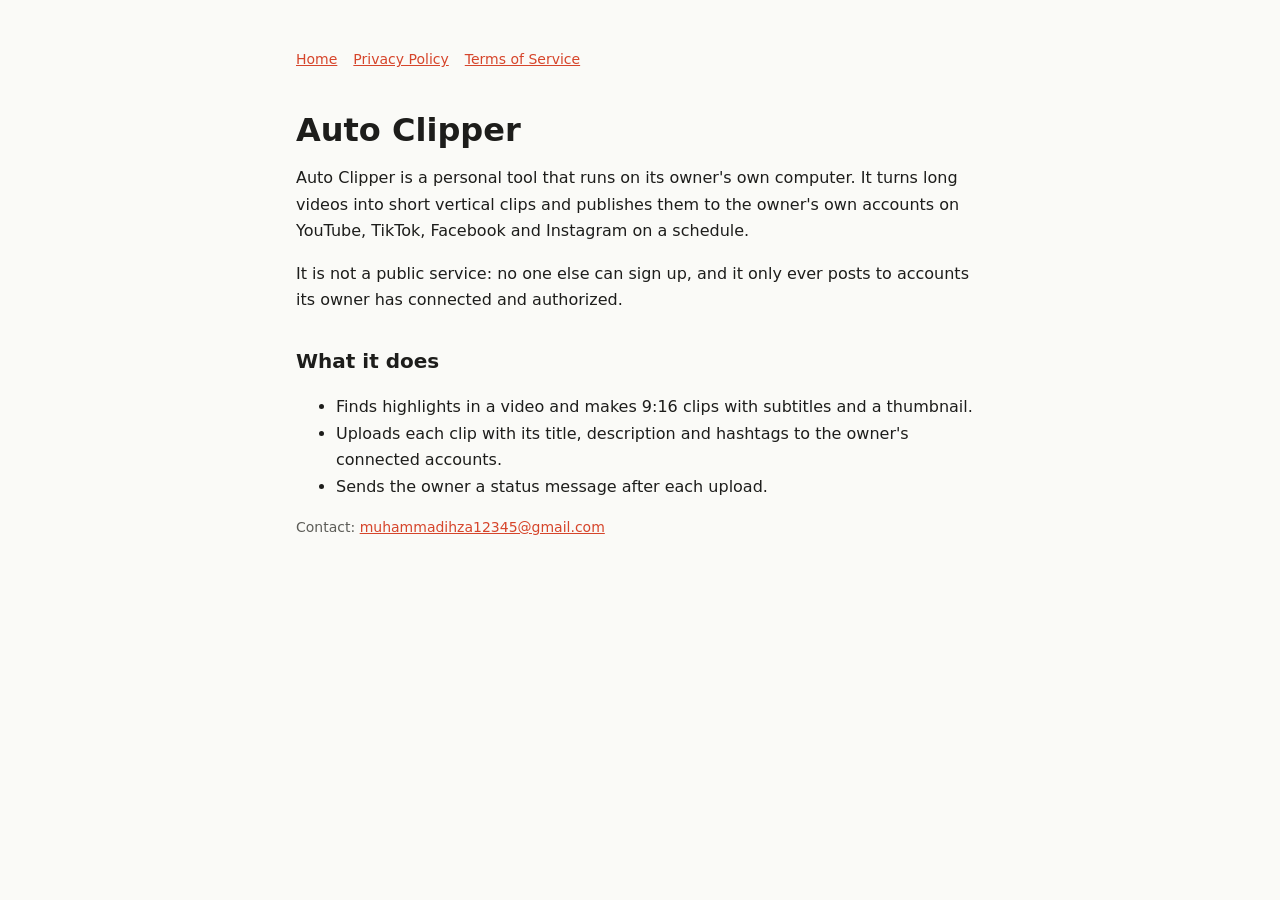
==== index.html @ cfc7c228 "Add files via upload" ====
<!doctype html>
<html lang="en"><head><meta charset="utf-8"><meta name="viewport" content="width=device-width,initial-scale=1"><title>Auto Clipper</title><link rel="stylesheet" href="style.css"></head><body><main><nav><a href="index.html">Home</a><a href="privacy.html">Privacy Policy</a><a href="terms.html">Terms of Service</a></nav>
<h1>Auto Clipper</h1>
<p>Auto Clipper is a personal tool that runs on its owner's own computer. It turns long videos into short vertical clips and publishes them to the owner's own accounts on YouTube, TikTok, Facebook and Instagram on a schedule.</p>
<p>It is not a public service: no one else can sign up, and it only ever posts to accounts its owner has connected and authorized.</p>
<h2>What it does</h2>
<ul><li>Finds highlights in a video and makes 9:16 clips with subtitles and a thumbnail.</li>
<li>Uploads each clip with its title, description and hashtags to the owner's connected accounts.</li>
<li>Sends the owner a status message after each upload.</li></ul>
<p class="muted">Contact: <a href="mailto:muhammadihza12345@gmail.com">muhammadihza12345@gmail.com</a></p></main></body></html>
---- style.css ----
:root{--bg:#fafaf7;--fg:#1d1d1b;--muted:#5d5d58;--line:#e2e1db;--accent:#d6452b}
@media (prefers-color-scheme:dark){:root{--bg:#141413;--fg:#ecebe6;--muted:#a3a29b;--line:#2c2c2a;--accent:#ff7a5c}}
*{box-sizing:border-box}body{margin:0;background:var(--bg);color:var(--fg);font:16px/1.65 system-ui,-apple-system,"Segoe UI",Roboto,sans-serif}
main{max-width:720px;margin:0 auto;padding:48px 16px 64px}h1{font-size:32px;line-height:1.2;margin:0 0 8px}h2{font-size:20px;margin:32px 0 8px}
p,li{color:var(--fg)}.muted{color:var(--muted);font-size:14px}a{color:var(--accent)}nav{display:flex;gap:16px;flex-wrap:wrap;margin-bottom:40px;font-size:14px}
code,.box{font-family:ui-monospace,Consolas,monospace;font-size:14px}.box{display:block;width:100%;padding:12px;border:1px solid var(--line);border-radius:8px;background:transparent;color:var(--fg);word-break:break-all}
button{margin-top:12px;padding:10px 16px;border:0;border-radius:8px;background:var(--accent);color:#fff;font-size:15px;cursor:pointer}
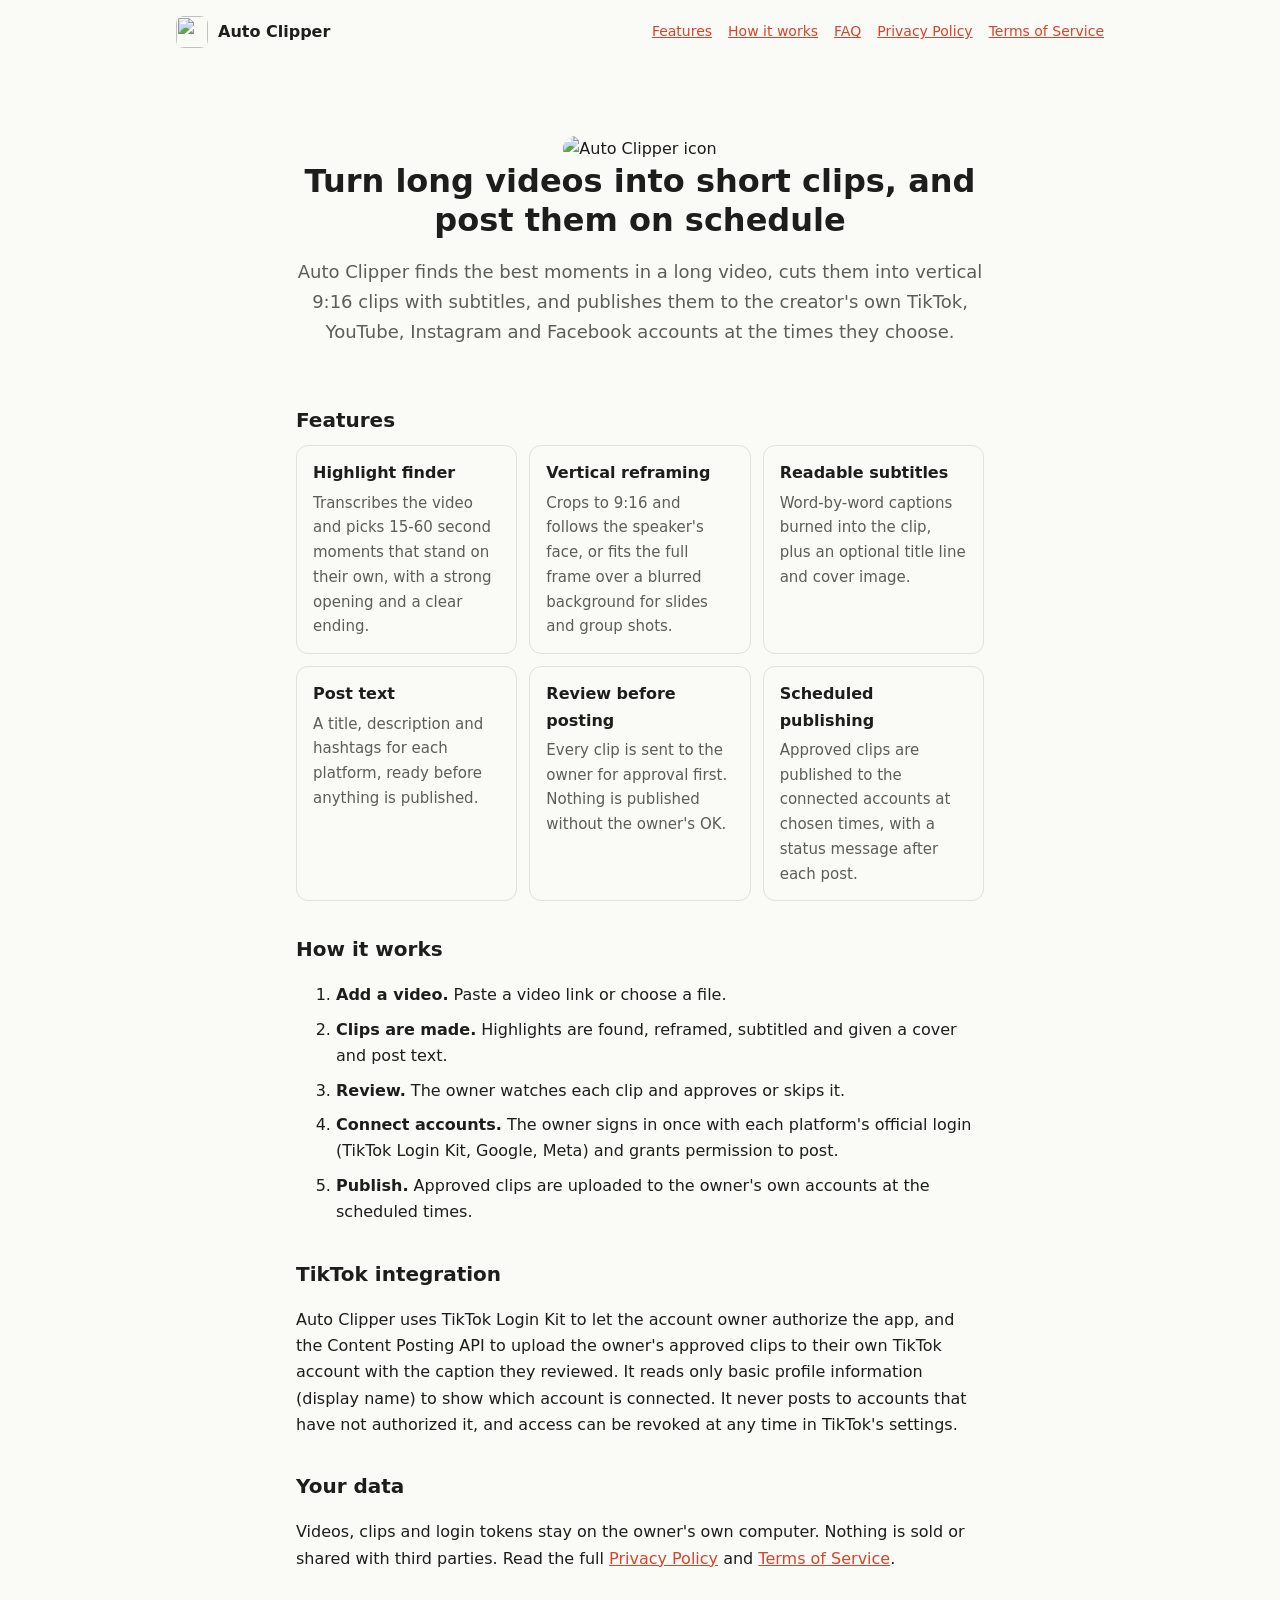
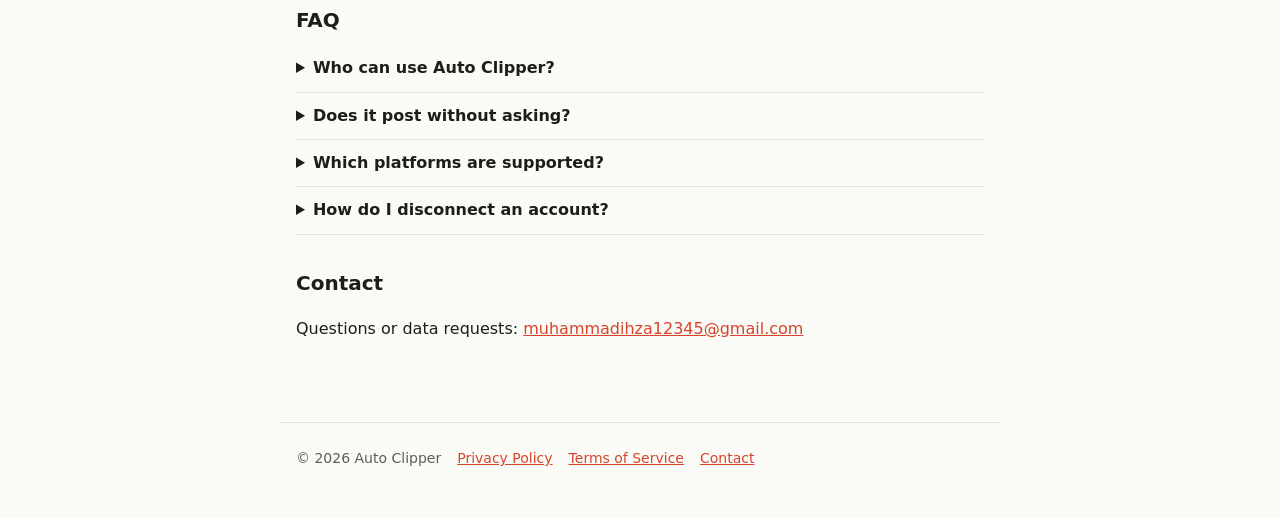
==== commit 0aca7a8c: "Add files via upload" ====
--- a/index.html
+++ b/index.html
@@ -1,10 +1,63 @@
 <!doctype html>
-<html lang="en"><head><meta charset="utf-8"><meta name="viewport" content="width=device-width,initial-scale=1"><title>Auto Clipper</title><link rel="stylesheet" href="style.css"></head><body><main><nav><a href="index.html">Home</a><a href="privacy.html">Privacy Policy</a><a href="terms.html">Terms of Service</a></nav>
-<h1>Auto Clipper</h1>
-<p>Auto Clipper is a personal tool that runs on its owner's own computer. It turns long videos into short vertical clips and publishes them to the owner's own accounts on YouTube, TikTok, Facebook and Instagram on a schedule.</p>
-<p>It is not a public service: no one else can sign up, and it only ever posts to accounts its owner has connected and authorized.</p>
-<h2>What it does</h2>
-<ul><li>Finds highlights in a video and makes 9:16 clips with subtitles and a thumbnail.</li>
-<li>Uploads each clip with its title, description and hashtags to the owner's connected accounts.</li>
-<li>Sends the owner a status message after each upload.</li></ul>
-<p class="muted">Contact: <a href="mailto:muhammadihza12345@gmail.com">muhammadihza12345@gmail.com</a></p></main></body></html>
+<html lang="en"><head><meta charset="utf-8"><meta name="viewport" content="width=device-width,initial-scale=1">
+<title>Auto Clipper: turn long videos into short clips</title>
+<meta name="description" content="Auto Clipper turns long videos into vertical short clips with subtitles and publishes them to the owner's own TikTok, YouTube, Instagram and Facebook accounts on a schedule.">
+<link rel="icon" type="image/png" href="app-icon.png"><link rel="apple-touch-icon" href="app-icon.png">
+<link rel="stylesheet" href="style.css"></head><body>
+<header class="top"><a class="brand" href="index.html"><img src="app-icon.png" alt="" width="32" height="32">Auto Clipper</a>
+<nav><a href="#features">Features</a><a href="#how">How it works</a><a href="#faq">FAQ</a><a href="privacy.html">Privacy Policy</a><a href="terms.html">Terms of Service</a></nav></header>
+<main>
+<section class="hero">
+<img class="hero-icon" src="app-icon.png" alt="Auto Clipper icon" width="96" height="96">
+<h1>Turn long videos into short clips, and post them on schedule</h1>
+<p class="lead">Auto Clipper finds the best moments in a long video, cuts them into vertical 9:16 clips with subtitles, and publishes them to the creator's own TikTok, YouTube, Instagram and Facebook accounts at the times they choose.</p>
+</section>
+
+<section id="features">
+<h2>Features</h2>
+<div class="grid">
+<div class="card"><h3>Highlight finder</h3><p>Transcribes the video and picks 15-60 second moments that stand on their own, with a strong opening and a clear ending.</p></div>
+<div class="card"><h3>Vertical reframing</h3><p>Crops to 9:16 and follows the speaker's face, or fits the full frame over a blurred background for slides and group shots.</p></div>
+<div class="card"><h3>Readable subtitles</h3><p>Word-by-word captions burned into the clip, plus an optional title line and cover image.</p></div>
+<div class="card"><h3>Post text</h3><p>A title, description and hashtags for each platform, ready before anything is published.</p></div>
+<div class="card"><h3>Review before posting</h3><p>Every clip is sent to the owner for approval first. Nothing is published without the owner's OK.</p></div>
+<div class="card"><h3>Scheduled publishing</h3><p>Approved clips are published to the connected accounts at chosen times, with a status message after each post.</p></div>
+</div>
+</section>
+
+<section id="how">
+<h2>How it works</h2>
+<ol class="steps">
+<li><strong>Add a video.</strong> Paste a video link or choose a file.</li>
+<li><strong>Clips are made.</strong> Highlights are found, reframed, subtitled and given a cover and post text.</li>
+<li><strong>Review.</strong> The owner watches each clip and approves or skips it.</li>
+<li><strong>Connect accounts.</strong> The owner signs in once with each platform's official login (TikTok Login Kit, Google, Meta) and grants permission to post.</li>
+<li><strong>Publish.</strong> Approved clips are uploaded to the owner's own accounts at the scheduled times.</li>
+</ol>
+</section>
+
+<section id="tiktok">
+<h2>TikTok integration</h2>
+<p>Auto Clipper uses TikTok Login Kit to let the account owner authorize the app, and the Content Posting API to upload the owner's approved clips to their own TikTok account with the caption they reviewed. It reads only basic profile information (display name) to show which account is connected. It never posts to accounts that have not authorized it, and access can be revoked at any time in TikTok's settings.</p>
+</section>
+
+<section id="privacy">
+<h2>Your data</h2>
+<p>Videos, clips and login tokens stay on the owner's own computer. Nothing is sold or shared with third parties. Read the full <a href="privacy.html">Privacy Policy</a> and <a href="terms.html">Terms of Service</a>.</p>
+</section>
+
+<section id="faq">
+<h2>FAQ</h2>
+<details><summary>Who can use Auto Clipper?</summary><p>It is run by its owner on their own computer to publish to accounts they own and have connected. There is no public sign-up.</p></details>
+<details><summary>Does it post without asking?</summary><p>No. Each clip is approved by the owner before it is scheduled.</p></details>
+<details><summary>Which platforms are supported?</summary><p>TikTok, YouTube Shorts, Instagram Reels and Facebook Reels, through each platform's official API.</p></details>
+<details><summary>How do I disconnect an account?</summary><p>Remove the app's access in that platform's settings (in TikTok: Settings and privacy, Security, Apps and services). The app then stops posting to that account.</p></details>
+</section>
+
+<section id="contact">
+<h2>Contact</h2>
+<p>Questions or data requests: <a href="mailto:muhammadihza12345@gmail.com">muhammadihza12345@gmail.com</a></p>
+</section>
+</main>
+<footer><span>© 2026 Auto Clipper</span><a href="privacy.html">Privacy Policy</a><a href="terms.html">Terms of Service</a><a href="mailto:muhammadihza12345@gmail.com">Contact</a></footer>
+</body></html>
--- a/style.css
+++ b/style.css
@@ -5,3 +5,10 @@
 p,li{color:var(--fg)}.muted{color:var(--muted);font-size:14px}a{color:var(--accent)}nav{display:flex;gap:16px;flex-wrap:wrap;margin-bottom:40px;font-size:14px}
 code,.box{font-family:ui-monospace,Consolas,monospace;font-size:14px}.box{display:block;width:100%;padding:12px;border:1px solid var(--line);border-radius:8px;background:transparent;color:var(--fg);word-break:break-all}
 button{margin-top:12px;padding:10px 16px;border:0;border-radius:8px;background:var(--accent);color:#fff;font-size:15px;cursor:pointer}
+.top{max-width:960px;margin:0 auto;padding:16px;display:flex;justify-content:space-between;align-items:center;flex-wrap:wrap;gap:12px}
+.top nav{margin:0}.brand{display:flex;align-items:center;gap:10px;font-weight:700;color:var(--fg);text-decoration:none}.brand img{border-radius:8px}
+.hero{text-align:center;padding:24px 0 8px}.hero-icon{border-radius:22px}.lead{font-size:18px;color:var(--muted)}
+.grid{display:grid;grid-template-columns:repeat(auto-fit,minmax(200px,1fr));gap:12px}
+.card{border:1px solid var(--line);border-radius:12px;padding:14px 16px}.card h3{margin:0 0 4px;font-size:16px}.card p{margin:0;font-size:15px;color:var(--muted)}
+.steps li{margin-bottom:8px}details{border-bottom:1px solid var(--line);padding:10px 0}summary{cursor:pointer;font-weight:600}
+footer{max-width:720px;margin:0 auto;padding:24px 16px 48px;display:flex;gap:16px;flex-wrap:wrap;font-size:14px;color:var(--muted);border-top:1px solid var(--line)}
